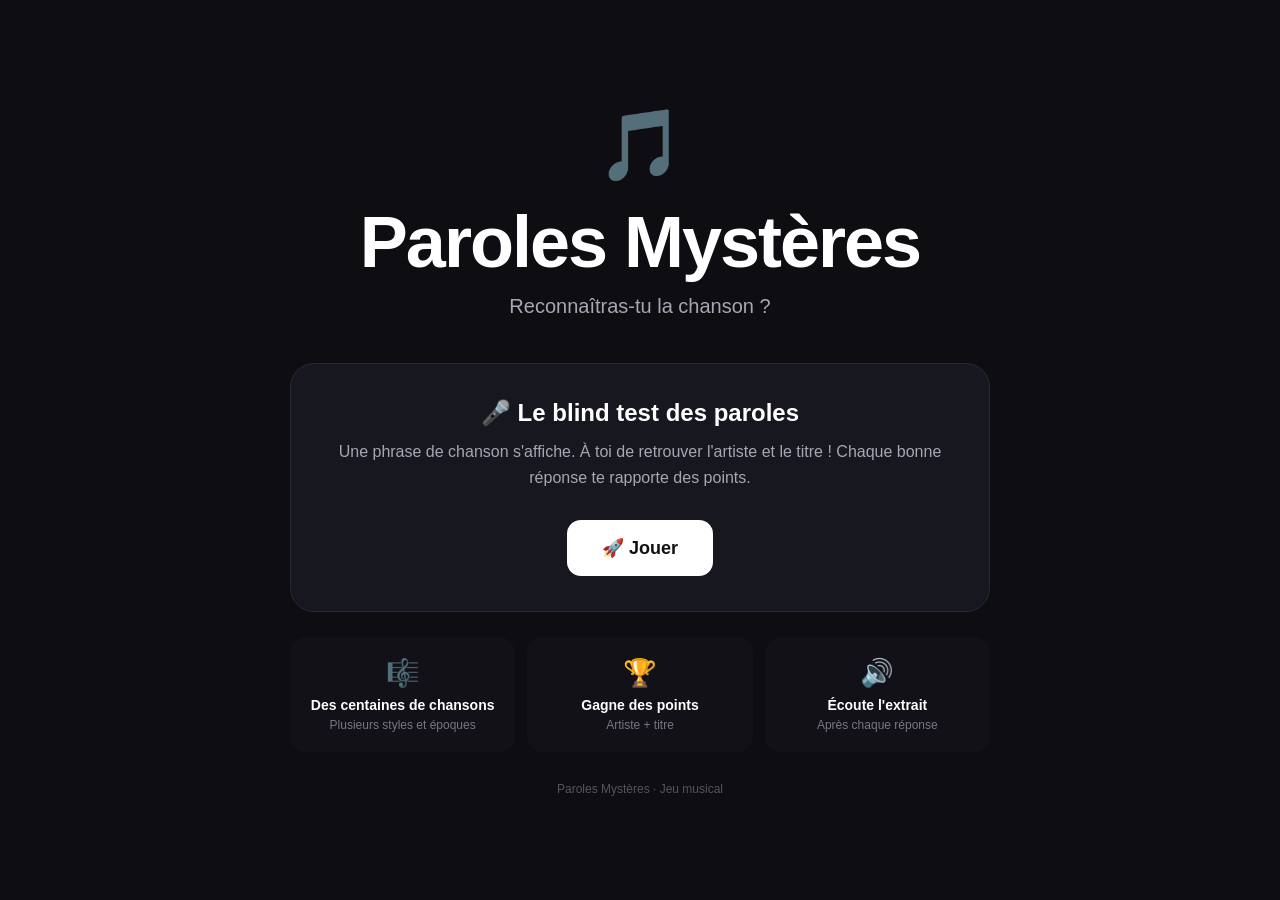
==== index.html @ e45fae00 "Add initial HTML structure for Paroles Mystères" ====
<!DOCTYPE html>
<html lang="fr">
<head>
    <meta charset="UTF-8">
    <meta name="viewport" content="width=device-width, initial-scale=1.0">

    <title>Paroles Mystères</title>

    <style>
        * {
            box-sizing: border-box;
            margin: 0;
            padding: 0;
        }

        body {
            min-height: 100vh;
            font-family: Arial, Helvetica, sans-serif;
            background: #0d0d12;
            color: #ffffff;
            display: flex;
            justify-content: center;
            align-items: center;
            padding: 30px 20px;
        }

        .container {
            width: 100%;
            max-width: 700px;
            text-align: center;
        }

        .logo {
            font-size: 70px;
            margin-bottom: 15px;
        }

        h1 {
            font-size: clamp(42px, 8vw, 72px);
            font-weight: 800;
            letter-spacing: -2px;
            margin-bottom: 12px;
        }

        .subtitle {
            color: #a7a7b3;
            font-size: 20px;
            margin-bottom: 45px;
        }

        .card {
            background: #17171f;
            border: 1px solid #292934;
            border-radius: 24px;
            padding: 35px;
        }

        .card h2 {
            font-size: 24px;
            margin-bottom: 12px;
        }

        .card p {
            color: #a7a7b3;
            line-height: 1.6;
            margin-bottom: 30px;
        }

        .play-button {
            display: inline-block;
            border: none;
            border-radius: 14px;
            padding: 17px 35px;
            background: #ffffff;
            color: #111111;
            font-size: 18px;
            font-weight: 700;
            cursor: pointer;
            text-decoration: none;
            transition: transform 0.2s, background 0.2s;
        }

        .play-button:hover {
            transform: translateY(-2px);
            background: #eeeeee;
        }

        .features {
            display: grid;
            grid-template-columns: repeat(3, 1fr);
            gap: 12px;
            margin-top: 25px;
        }

        .feature {
            background: #111117;
            border-radius: 16px;
            padding: 20px 10px;
        }

        .feature-icon {
            font-size: 27px;
            margin-bottom: 8px;
        }

        .feature-title {
            font-size: 14px;
            font-weight: 700;
        }

        .feature-text {
            color: #777784;
            font-size: 12px;
            margin-top: 5px;
        }

        .footer {
            margin-top: 30px;
            color: #555561;
            font-size: 12px;
        }

        @media (max-width: 550px) {
            body {
                padding: 20px 15px;
            }

            .card {
                padding: 25px 18px;
            }

            .subtitle {
                font-size: 17px;
                margin-bottom: 30px;
            }

            .features {
                grid-template-columns: 1fr;
            }

            .feature {
                padding: 15px;
            }
        }
    </style>
</head>

<body>

    <main class="container">

        <div class="logo">🎵</div>

        <h1>Paroles Mystères</h1>

        <p class="subtitle">
            Reconnaîtras-tu la chanson ?
        </p>

        <section class="card">

            <h2>🎤 Le blind test des paroles</h2>

            <p>
                Une phrase de chanson s'affiche.
                À toi de retrouver l'artiste et le titre !
                Chaque bonne réponse te rapporte des points.
            </p>

            <a href="#" class="play-button">
                🚀 Jouer
            </a>

        </section>

        <div class="features">

            <div class="feature">
                <div class="feature-icon">🎼</div>
                <div class="feature-title">Des centaines de chansons</div>
                <div class="feature-text">
                    Plusieurs styles et époques
                </div>
            </div>

            <div class="feature">
                <div class="feature-icon">🏆</div>
                <div class="feature-title">Gagne des points</div>
                <div class="feature-text">
                    Artiste + titre
                </div>
            </div>

            <div class="feature">
                <div class="feature-icon">🔊</div>
                <div class="feature-title">Écoute l'extrait</div>
                <div class="feature-text">
                    Après chaque réponse
                </div>
            </div>

        </div>

        <div class="footer">
            Paroles Mystères · Jeu musical
        </div>

    </main>

</body>
</html>
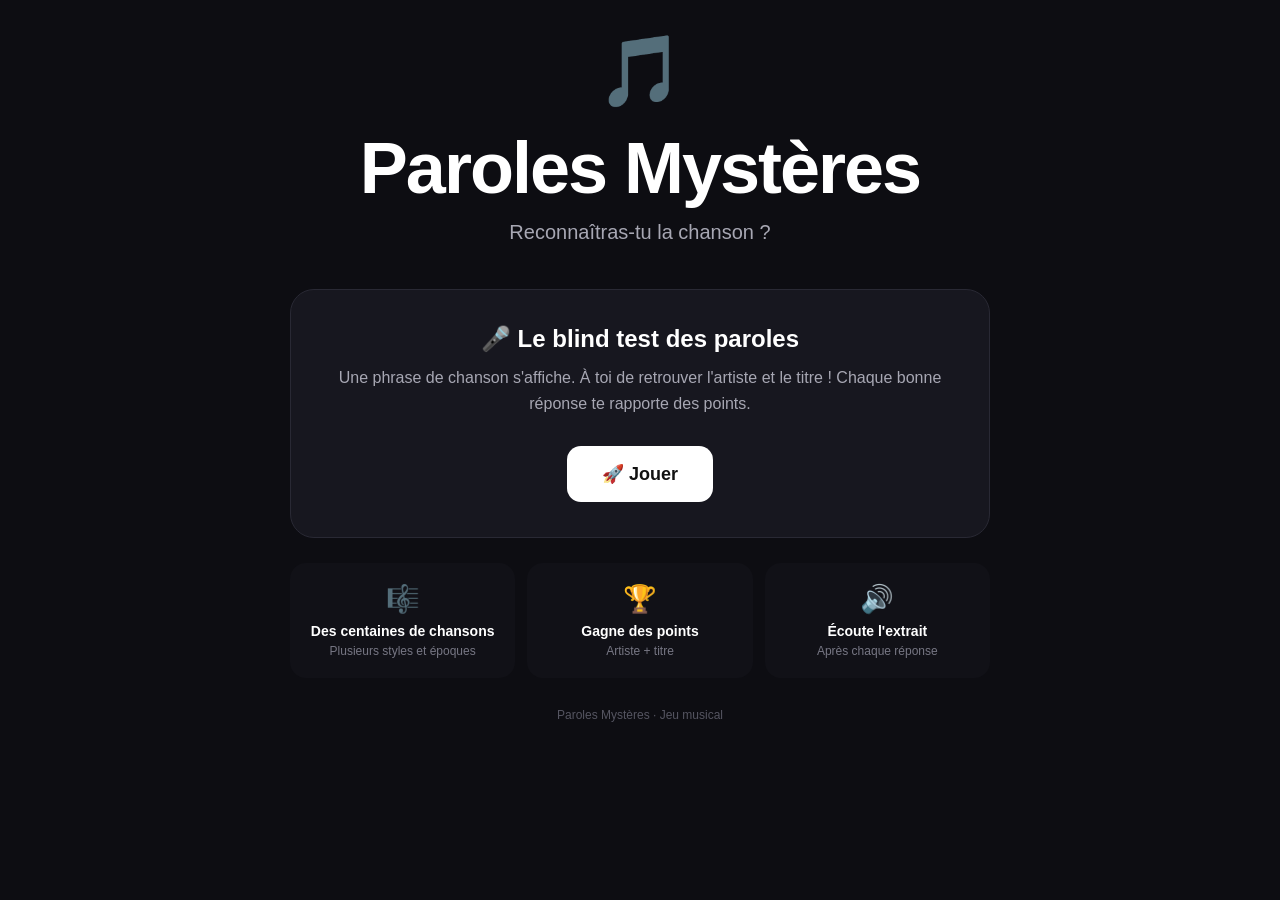
==== commit 1f48f6c7: "Update index.html" ====
--- a/index.html
+++ b/index.html
@@ -5,144 +5,8 @@
     <meta name="viewport" content="width=device-width, initial-scale=1.0">
 
     <title>Paroles Mystères</title>
-
-    <style>
-        * {
-            box-sizing: border-box;
-            margin: 0;
-            padding: 0;
-        }
-
-        body {
-            min-height: 100vh;
-            font-family: Arial, Helvetica, sans-serif;
-            background: #0d0d12;
-            color: #ffffff;
-            display: flex;
-            justify-content: center;
-            align-items: center;
-            padding: 30px 20px;
-        }
-
-        .container {
-            width: 100%;
-            max-width: 700px;
-            text-align: center;
-        }
-
-        .logo {
-            font-size: 70px;
-            margin-bottom: 15px;
-        }
-
-        h1 {
-            font-size: clamp(42px, 8vw, 72px);
-            font-weight: 800;
-            letter-spacing: -2px;
-            margin-bottom: 12px;
-        }
-
-        .subtitle {
-            color: #a7a7b3;
-            font-size: 20px;
-            margin-bottom: 45px;
-        }
-
-        .card {
-            background: #17171f;
-            border: 1px solid #292934;
-            border-radius: 24px;
-            padding: 35px;
-        }
-
-        .card h2 {
-            font-size: 24px;
-            margin-bottom: 12px;
-        }
-
-        .card p {
-            color: #a7a7b3;
-            line-height: 1.6;
-            margin-bottom: 30px;
-        }
-
-        .play-button {
-            display: inline-block;
-            border: none;
-            border-radius: 14px;
-            padding: 17px 35px;
-            background: #ffffff;
-            color: #111111;
-            font-size: 18px;
-            font-weight: 700;
-            cursor: pointer;
-            text-decoration: none;
-            transition: transform 0.2s, background 0.2s;
-        }
-
-        .play-button:hover {
-            transform: translateY(-2px);
-            background: #eeeeee;
-        }
-
-        .features {
-            display: grid;
-            grid-template-columns: repeat(3, 1fr);
-            gap: 12px;
-            margin-top: 25px;
-        }
-
-        .feature {
-            background: #111117;
-            border-radius: 16px;
-            padding: 20px 10px;
-        }
-
-        .feature-icon {
-            font-size: 27px;
-            margin-bottom: 8px;
-        }
-
-        .feature-title {
-            font-size: 14px;
-            font-weight: 700;
-        }
-
-        .feature-text {
-            color: #777784;
-            font-size: 12px;
-            margin-top: 5px;
-        }
-
-        .footer {
-            margin-top: 30px;
-            color: #555561;
-            font-size: 12px;
-        }
-
-        @media (max-width: 550px) {
-            body {
-                padding: 20px 15px;
-            }
-
-            .card {
-                padding: 25px 18px;
-            }
-
-            .subtitle {
-                font-size: 17px;
-                margin-bottom: 30px;
-            }
-
-            .features {
-                grid-template-columns: 1fr;
-            }
-
-            .feature {
-                padding: 15px;
-            }
-        }
-    </style>
+    
+    <link rel="stylesheet" href="css/style.css">
 </head>
 
 <body>
--- a/css/style.css
+++ b/css/style.css
@@ -0,0 +1,154 @@
+* {
+    box-sizing: border-box;
+    margin: 0;
+    padding: 0;
+}
+
+body {
+    min-height: 100vh;
+    font-family: Arial, Helvetica, sans-serif;
+    background: #0d0d12;
+    color: #ffffff;
+    padding: 30px 20px;
+}
+
+.container {
+    width: 100%;
+    max-width: 700px;
+    margin: 0 auto;
+    text-align: center;
+}
+
+/* ============================= */
+/* LOGO ET TITRES */
+/* ============================= */
+
+.logo {
+    font-size: 70px;
+    margin-bottom: 15px;
+}
+
+h1 {
+    font-size: clamp(42px, 8vw, 72px);
+    font-weight: 800;
+    letter-spacing: -2px;
+    margin-bottom: 12px;
+}
+
+.subtitle {
+    color: #a7a7b3;
+    font-size: 20px;
+    margin-bottom: 45px;
+}
+
+/* ============================= */
+/* CARTES */
+/* ============================= */
+
+.card {
+    background: #17171f;
+    border: 1px solid #292934;
+    border-radius: 24px;
+    padding: 35px;
+}
+
+.card h2 {
+    font-size: 24px;
+    margin-bottom: 12px;
+}
+
+.card p {
+    color: #a7a7b3;
+    line-height: 1.6;
+    margin-bottom: 30px;
+}
+
+/* ============================= */
+/* BOUTONS */
+/* ============================= */
+
+.play-button {
+    display: inline-block;
+    border: none;
+    border-radius: 14px;
+    padding: 17px 35px;
+    background: #ffffff;
+    color: #111111;
+    font-size: 18px;
+    font-weight: 700;
+    cursor: pointer;
+    text-decoration: none;
+    transition: transform 0.2s, background 0.2s;
+}
+
+.play-button:hover {
+    transform: translateY(-2px);
+    background: #eeeeee;
+}
+
+/* ============================= */
+/* CARACTÉRISTIQUES */
+/* ============================= */
+
+.features {
+    display: grid;
+    grid-template-columns: repeat(3, 1fr);
+    gap: 12px;
+    margin-top: 25px;
+}
+
+.feature {
+    background: #111117;
+    border-radius: 16px;
+    padding: 20px 10px;
+}
+
+.feature-icon {
+    font-size: 27px;
+    margin-bottom: 8px;
+}
+
+.feature-title {
+    font-size: 14px;
+    font-weight: 700;
+}
+
+.feature-text {
+    color: #777784;
+    font-size: 12px;
+    margin-top: 5px;
+}
+
+.footer {
+    margin-top: 30px;
+    color: #555561;
+    font-size: 12px;
+}
+
+/* ============================= */
+/* RESPONSIVE MOBILE */
+/* ============================= */
+
+@media (max-width: 550px) {
+
+    body {
+        padding: 20px 15px;
+    }
+
+    .card {
+        padding: 25px 18px;
+    }
+
+    .subtitle {
+        font-size: 17px;
+        margin-bottom: 30px;
+    }
+
+    .features {
+        grid-template-columns: 1fr;
+    }
+
+    .feature {
+        padding: 15px;
+    }
+}
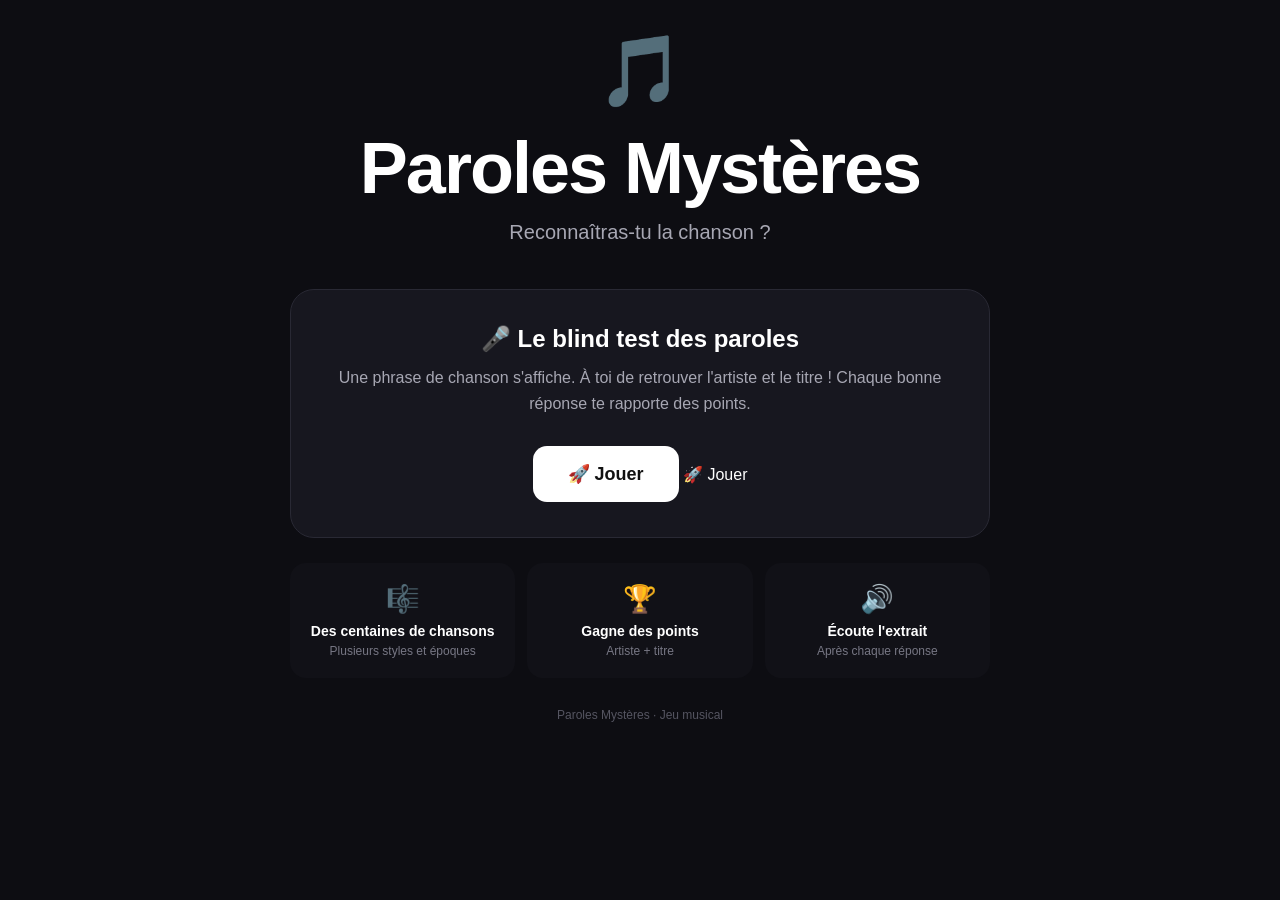
==== commit 4efed9a3: "Update index.html" ====
--- a/index.html
+++ b/index.html
@@ -31,7 +31,9 @@
                 Chaque bonne réponse te rapporte des points.
             </p>
 
-            <a href="#" class="play-button">
+            <a href="jeu.html" class="play-button">
+    🚀 Jouer
+</a>
                 🚀 Jouer
             </a>
 
--- a/css/style.css
+++ b/css/style.css
@@ -152,3 +152,53 @@
         padding: 15px;
     }
 }
+/* ============================= */
+/* CONFIGURATION DE LA PARTIE */
+/* ============================= */
+
+.game-option {
+    text-align: left;
+    margin-bottom: 22px;
+}
+
+.game-option label {
+    display: block;
+    font-size: 15px;
+    font-weight: 700;
+    margin-bottom: 8px;
+}
+
+.game-option select {
+    width: 100%;
+    padding: 14px 15px;
+    border: 1px solid #292934;
+    border-radius: 12px;
+    background: #111117;
+    color: #ffffff;
+    font-size: 15px;
+    cursor: pointer;
+    outline: none;
+}
+
+.game-option select:focus {
+    border-color: #555563;
+}
+
+.game-start-button {
+    margin-top: 10px;
+    width: 100%;
+}
+
+.back-link {
+    margin-top: 22px;
+}
+
+.back-link a {
+    color: #777784;
+    text-decoration: none;
+    font-size: 14px;
+}
+
+.back-link a:hover {
+    color: #ffffff;
+}
